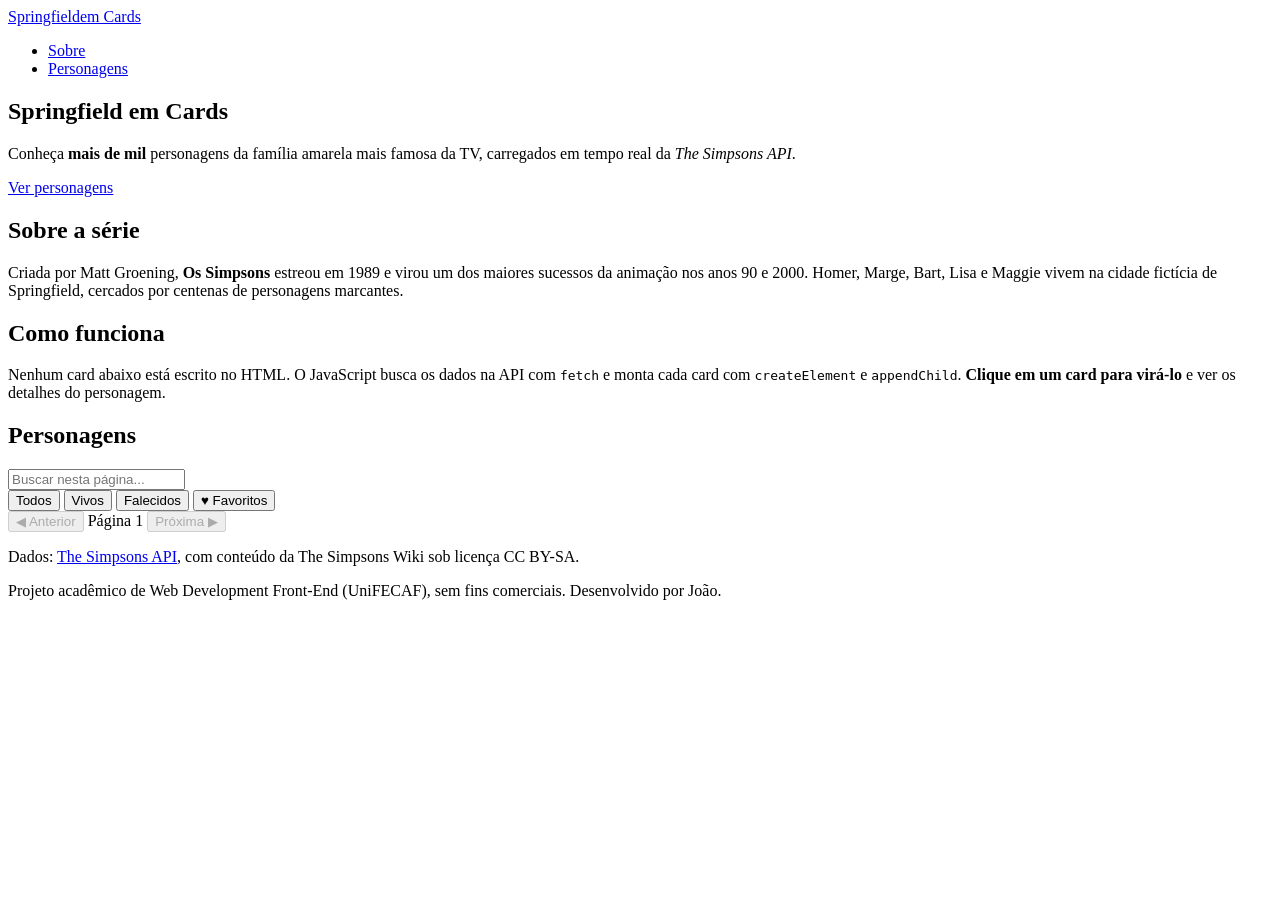
==== index.html @ 262343ab "Rename index (5).html to index.html" ====
<!DOCTYPE html>
<html lang="pt-BR">
<head>
  <meta charset="UTF-8">
  <meta name="viewport" content="width=device-width, initial-scale=1.0">
  <meta name="description" content="Cards dinâmicos dos personagens de Os Simpsons, consumindo a The Simpsons API com JavaScript.">
  <title>Springfield em Cards | The Simpsons API</title>

  <!-- Fontes: Luckiest Guy (títulos estilo desenho) e Nunito (textos) -->
  <link rel="preconnect" href="https://fonts.googleapis.com">
  <link rel="preconnect" href="https://fonts.gstatic.com" crossorigin>
  <link href="https://fonts.googleapis.com/css2?family=Luckiest+Guy&family=Nunito:wght@400;700;800&display=swap" rel="stylesheet">

  <link rel="stylesheet" href="css/style.css">
</head>
<body>

  <!-- ===== CABEÇALHO ===== -->
  <header class="topo">
    <nav class="menu">
      <a href="#inicio" class="logo">Springfield<span>em Cards</span></a>
      <ul>
        <li><a href="#sobre">Sobre</a></li>
        <li><a href="#personagens">Personagens</a></li>
      </ul>
    </nav>
  </header>

  <!-- ===== ABERTURA (céu com nuvens, como na abertura da série) ===== -->
  <section class="hero" id="inicio">
    <div class="nuvens" aria-hidden="true">
      <span class="nuvem n1"></span>
      <span class="nuvem n2"></span>
      <span class="nuvem n3"></span>
      <span class="nuvem n4"></span>
    </div>

    <h1 class="titulo-hero">
      <span>Springfield</span>
      <span>em Cards</span>
    </h1>

    <p class="subtitulo">
      Conheça <strong id="total">mais de mil</strong> personagens da família amarela
      mais famosa da TV, carregados em tempo real da <em>The Simpsons API</em>.
    </p>

    <a href="#personagens" class="botao">Ver personagens</a>
  </section>

  <!-- ===== SOBRE ===== -->
  <section class="sobre" id="sobre">
    <div class="sobre-container">
      <article class="sobre-card">
        <h2>Sobre a série</h2>
        <p>
          Criada por Matt Groening, <strong>Os Simpsons</strong> estreou em 1989 e virou um
          dos maiores sucessos da animação nos anos 90 e 2000. Homer, Marge, Bart, Lisa e
          Maggie vivem na cidade fictícia de Springfield, cercados por centenas de
          personagens marcantes.
        </p>
      </article>

      <article class="sobre-card">
        <h2>Como funciona</h2>
        <p>
          Nenhum card abaixo está escrito no HTML. O JavaScript busca os dados na API com
          <code>fetch</code> e monta cada card com <code>createElement</code> e
          <code>appendChild</code>. <strong>Clique em um card para virá-lo</strong> e ver
          os detalhes do personagem.
        </p>
      </article>
    </div>
  </section>

  <!-- ===== PERSONAGENS (os cards são criados pelo JavaScript) ===== -->
  <main class="personagens" id="personagens">
    <h2 class="titulo-secao">Personagens</h2>

    <div class="controles">
      <input type="search" id="busca" placeholder="Buscar nesta página..." aria-label="Buscar personagem pelo nome">

      <div class="filtros" role="group" aria-label="Filtrar personagens">
        <button type="button" class="filtro ativo" data-filtro="todos">Todos</button>
        <button type="button" class="filtro" data-filtro="vivos">Vivos</button>
        <button type="button" class="filtro" data-filtro="falecidos">Falecidos</button>
        <button type="button" class="filtro" data-filtro="favoritos">♥ Favoritos</button>
      </div>
    </div>

    <!-- Container vazio: o JavaScript preenche com os cards -->
    <div id="cards" class="cards" aria-live="polite"></div>

    <p id="vazio" class="vazio" hidden>Nenhum personagem encontrado nesta página... D'oh!</p>

    <nav class="paginacao" aria-label="Paginação">
      <button type="button" id="anterior" disabled>◀ Anterior</button>
      <span id="pagina">Página 1</span>
      <button type="button" id="proxima" disabled>Próxima ▶</button>
    </nav>
  </main>

  <!-- ===== RODAPÉ ===== -->
  <footer class="rodape">
    <p>
      Dados: <a href="https://thesimpsonsapi.com/" target="_blank" rel="noopener">The Simpsons API</a>,
      com conteúdo da The Simpsons Wiki sob licença CC BY-SA.
    </p>
    <p>Projeto acadêmico de Web Development Front-End (UniFECAF), sem fins comerciais. Desenvolvido por João.</p>
  </footer>

  <script src="js/script.js"></script>
</body>
</html>
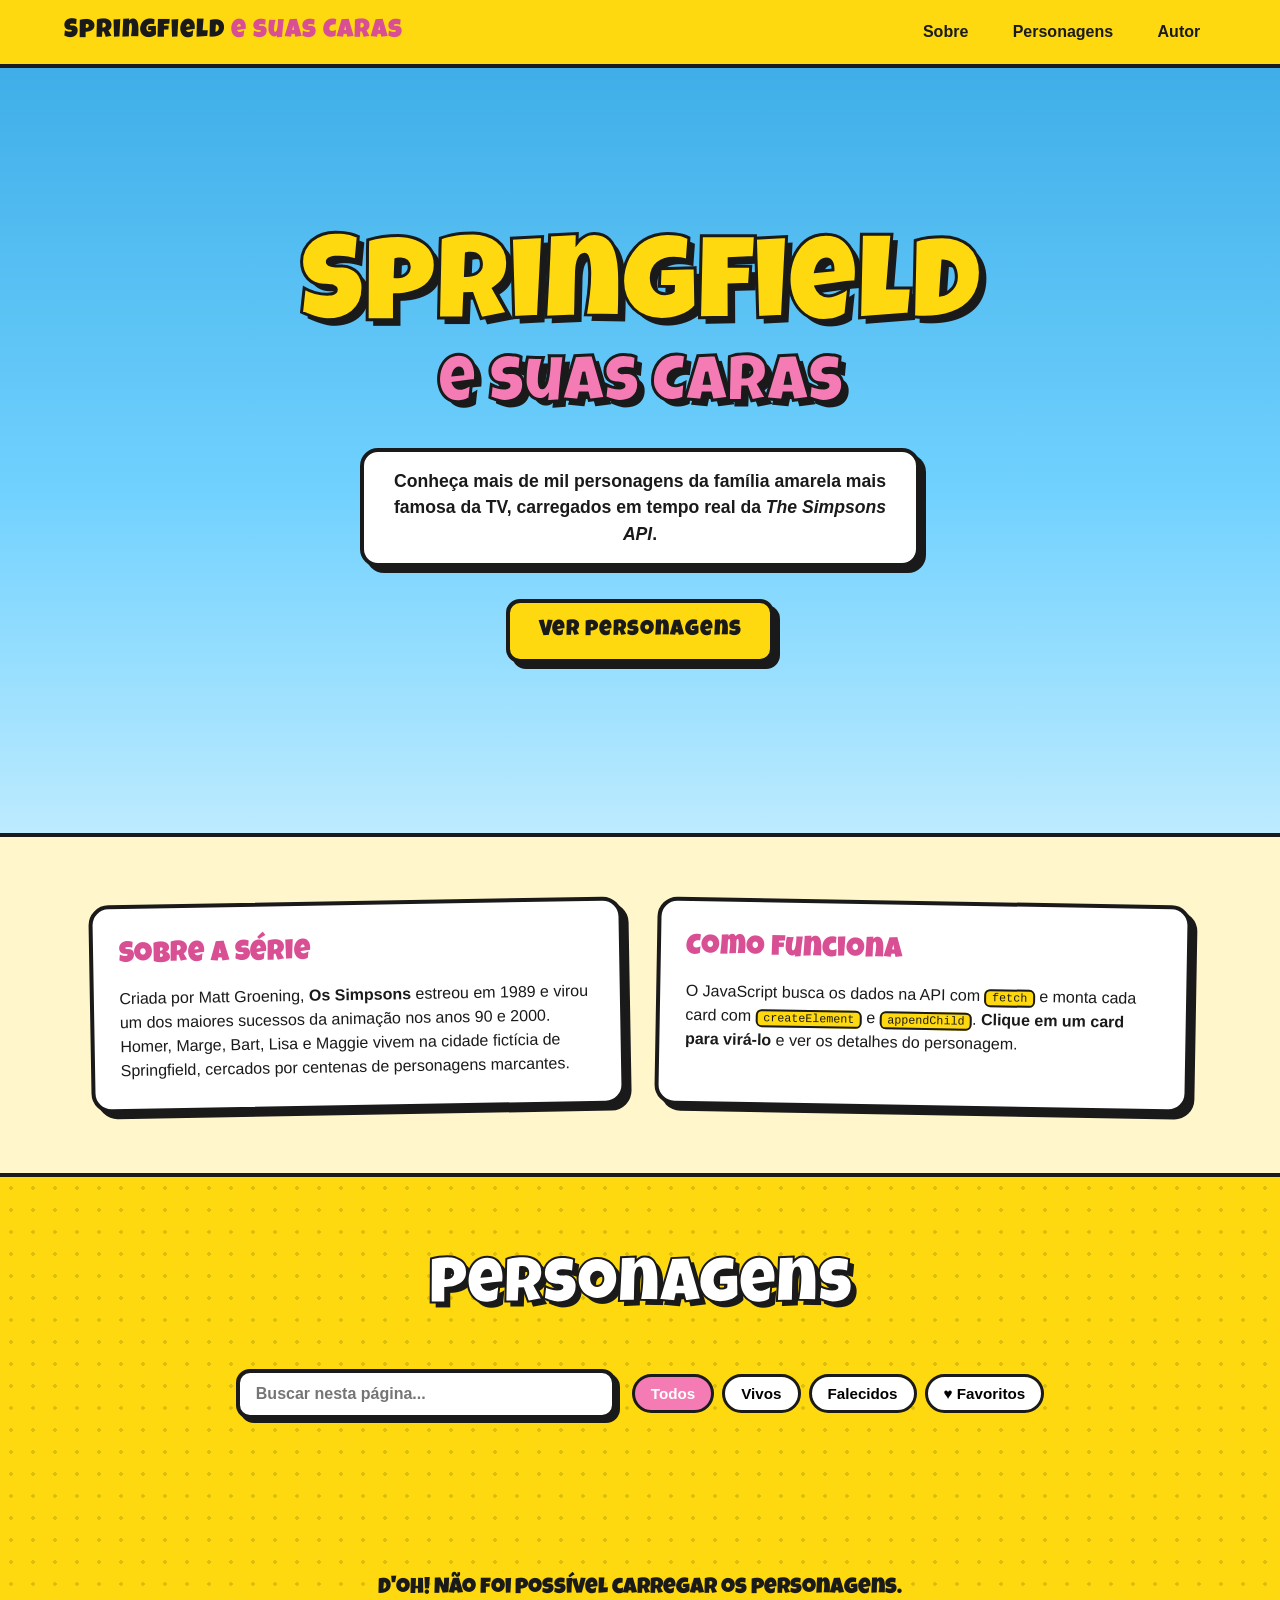
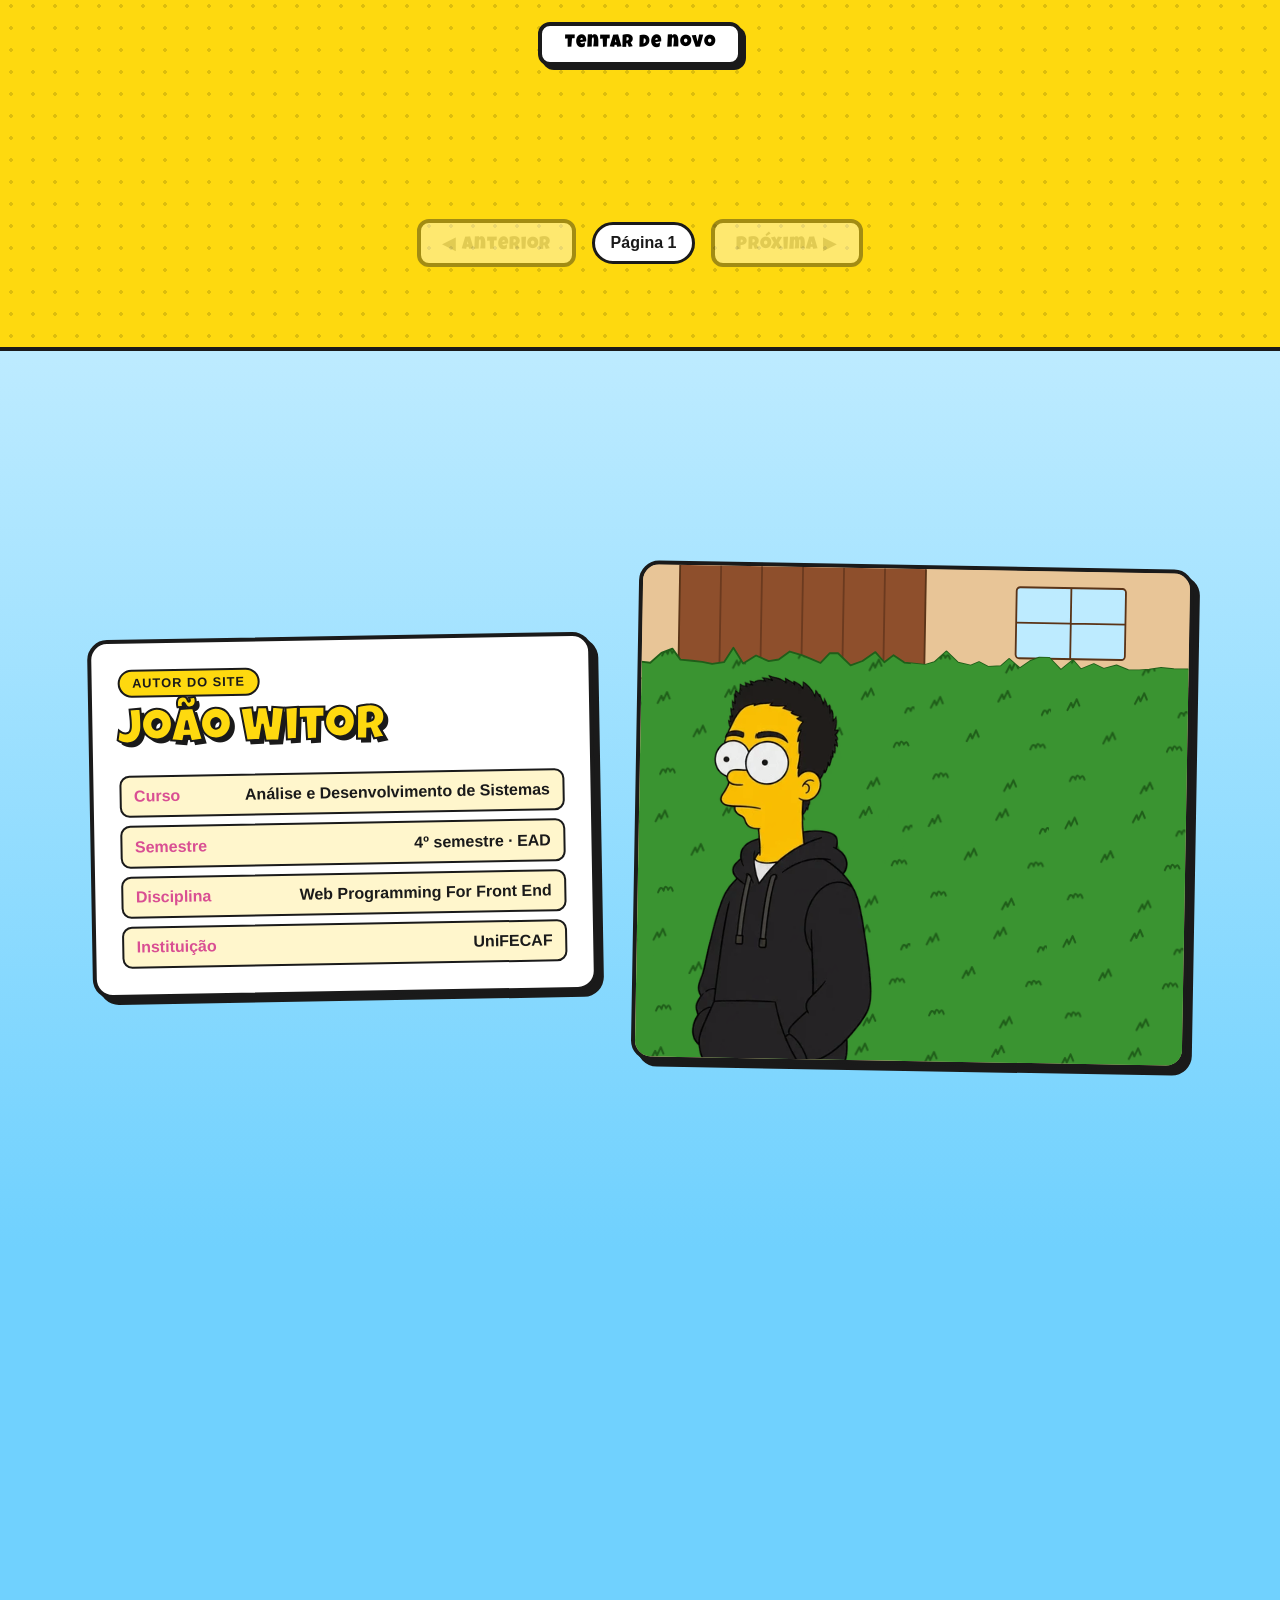
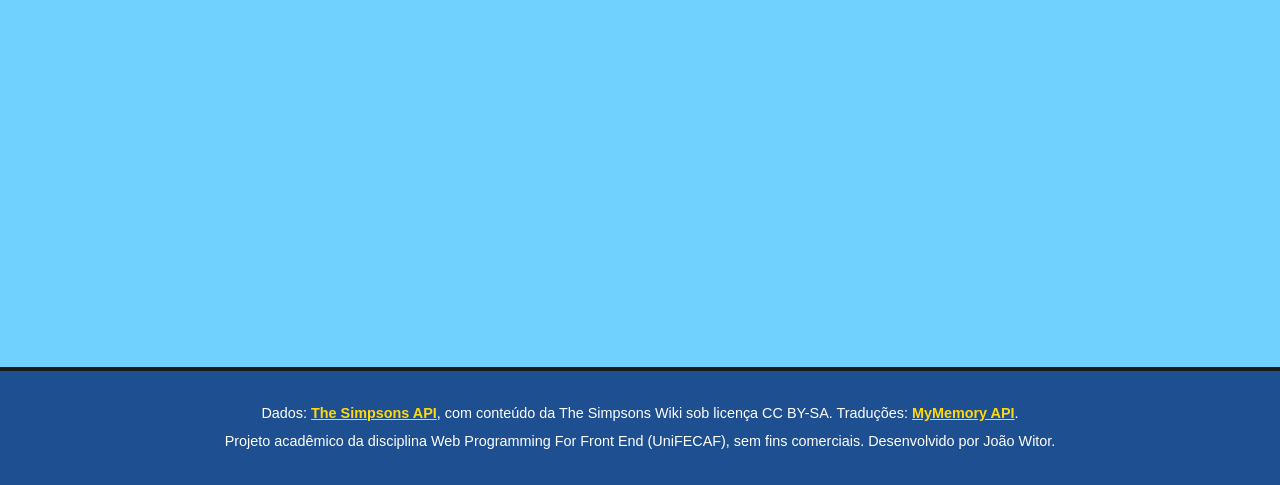
==== commit 2d988084: "Organiza pastas e adiciona tradução, filtros completos e seção do autor - Move CSS e JS para css/ e " ====
--- a/index.html
+++ b/index.html
@@ -4,9 +4,9 @@
   <meta charset="UTF-8">
   <meta name="viewport" content="width=device-width, initial-scale=1.0">
   <meta name="description" content="Cards dinâmicos dos personagens de Os Simpsons, consumindo a The Simpsons API com JavaScript.">
-  <title>Springfield em Cards | The Simpsons API</title>
+  <title>Springfield e suas Caras | The Simpsons API</title>
 
-  <!-- Fontes: Luckiest Guy (títulos estilo desenho) e Nunito (textos) -->
+  <!-- Luckiest Guy nos títulos, Nunito nos textos -->
   <link rel="preconnect" href="https://fonts.googleapis.com">
   <link rel="preconnect" href="https://fonts.gstatic.com" crossorigin>
   <link href="https://fonts.googleapis.com/css2?family=Luckiest+Guy&family=Nunito:wght@400;700;800&display=swap" rel="stylesheet">
@@ -15,18 +15,19 @@
 </head>
 <body>
 
-  <!-- ===== CABEÇALHO ===== -->
+  <!-- Cabeçalho -->
   <header class="topo">
     <nav class="menu">
-      <a href="#inicio" class="logo">Springfield<span>em Cards</span></a>
+      <a href="#inicio" class="logo">Springfield<span>e suas Caras</span></a>
       <ul>
         <li><a href="#sobre">Sobre</a></li>
         <li><a href="#personagens">Personagens</a></li>
+        <li><a href="#autor">Autor</a></li>
       </ul>
     </nav>
   </header>
 
-  <!-- ===== ABERTURA (céu com nuvens, como na abertura da série) ===== -->
+  <!-- Abertura -->
   <section class="hero" id="inicio">
     <div class="nuvens" aria-hidden="true">
       <span class="nuvem n1"></span>
@@ -37,7 +38,7 @@
 
     <h1 class="titulo-hero">
       <span>Springfield</span>
-      <span>em Cards</span>
+      <span>e suas Caras</span>
     </h1>
 
     <p class="subtitulo">
@@ -48,7 +49,7 @@
     <a href="#personagens" class="botao">Ver personagens</a>
   </section>
 
-  <!-- ===== SOBRE ===== -->
+  <!-- Sobre -->
   <section class="sobre" id="sobre">
     <div class="sobre-container">
       <article class="sobre-card">
@@ -64,7 +65,7 @@
       <article class="sobre-card">
         <h2>Como funciona</h2>
         <p>
-          Nenhum card abaixo está escrito no HTML. O JavaScript busca os dados na API com
+          O JavaScript busca os dados na API com
           <code>fetch</code> e monta cada card com <code>createElement</code> e
           <code>appendChild</code>. <strong>Clique em um card para virá-lo</strong> e ver
           os detalhes do personagem.
@@ -73,7 +74,7 @@
     </div>
   </section>
 
-  <!-- ===== PERSONAGENS (os cards são criados pelo JavaScript) ===== -->
+  <!-- Personagens -->
   <main class="personagens" id="personagens">
     <h2 class="titulo-secao">Personagens</h2>
 
@@ -88,7 +89,7 @@
       </div>
     </div>
 
-    <!-- Container vazio: o JavaScript preenche com os cards -->
+    <!-- Fica vazio aqui: os cards são criados pelo JavaScript -->
     <div id="cards" class="cards" aria-live="polite"></div>
 
     <p id="vazio" class="vazio" hidden>Nenhum personagem encontrado nesta página... D'oh!</p>
@@ -100,13 +101,93 @@
     </nav>
   </main>
 
-  <!-- ===== RODAPÉ ===== -->
+  <!-- Sobre o autor -->
+  <section class="autor" id="autor">
+    <div class="autor-palco">
+      <div class="nuvens" aria-hidden="true">
+        <span class="nuvem n1"></span>
+        <span class="nuvem n4"></span>
+      </div>
+
+      <div class="autor-container">
+        <article class="autor-card">
+          <p class="autor-etiqueta">Autor do site</p>
+          <h2>João Witor</h2>
+
+          <dl class="autor-dados">
+            <div><dt>Curso</dt><dd>Análise e Desenvolvimento de Sistemas</dd></div>
+            <div><dt>Semestre</dt><dd>4º semestre · EAD</dd></div>
+            <div><dt>Disciplina</dt><dd>Web Programming For Front End</dd></div>
+            <div><dt>Instituição</dt><dd>UniFECAF</dd></div>
+          </dl>
+        </article>
+
+        <!-- Cena da cerca viva: o JavaScript move o personagem conforme o scroll -->
+        <div class="cena" id="cena">
+          <svg class="cena-svg" viewBox="0 0 600 540" role="img"
+               aria-label="João Witor desenhado no estilo Os Simpsons, se escondendo atrás de uma cerca viva">
+            <defs>
+              <!-- Mesma textura nas duas camadas de folhagem, para não aparecer emenda -->
+              <pattern id="folhagem" width="150" height="130" patternUnits="userSpaceOnUse">
+                <rect width="150" height="130" fill="#3A9431"/>
+                <g fill="none" stroke="#1F5E19" stroke-width="2.2" stroke-linecap="round" stroke-linejoin="round">
+                  <path d="M18 22l4 -8l2 5l4 -9l3 7"/>
+                  <path d="M92 14l4 -8l2 5l4 -9l3 7"/>
+                  <path d="M58 58l4 -8l2 5l4 -9l3 7"/>
+                  <path d="M128 66q3 -9 6 -2q2 -8 5 -1q3 -6 5 1"/>
+                  <path d="M22 100q3 -9 6 -2q2 -8 5 -1q3 -6 5 1"/>
+                  <path d="M100 112l4 -8l2 5l4 -9l3 7"/>
+                  <path d="M140 28q3 -9 6 -2q2 -8 5 -1q3 -6 5 1"/>
+                </g>
+              </pattern>
+
+              <!-- Contorno do muro -->
+              <path id="formato-muro" d="M-10 102 L-1 107 L9 108 L21 97 L33 92 L42 104 L55 105 L66 106 L77 108 L90 106 L100 90 L111 107 L125 98 L139 104 L150 102 L162 93 L176 97 L186 101 L196 105 L206 94 L215 94 L229 107 L242 102 L256 92 L266 103 L276 95 L288 103 L299 104 L311 105 L321 102 L334 90 L347 102 L361 105 L370 101 L380 106 L394 105 L403 97 L415 107 L426 99 L436 95 L447 95 L460 108 L473 97 L482 107 L496 101 L507 106 L521 102 L534 107 L546 107 L557 106 L570 104 L584 105 L595 105 L604 105 L610 550 L-10 550Z"/>
+              <clipPath id="recorte-muro"><use href="#formato-muro"/></clipPath>
+
+              <!-- A linha da borda some perto do topo e da base -->
+              <linearGradient id="contorno-meio" gradientUnits="userSpaceOnUse" x1="0" y1="130" x2="0" y2="520">
+                <stop offset="0" stop-color="#1F5E19" stop-opacity="0"/>
+                <stop offset=".25" stop-color="#1F5E19" stop-opacity="1"/>
+                <stop offset=".6" stop-color="#1F5E19" stop-opacity="1"/>
+                <stop offset=".85" stop-color="#1F5E19" stop-opacity="0"/>
+              </linearGradient>
+            </defs>
+
+            <!-- Casa ao fundo -->
+            <g stroke="#5A3418" stroke-width="2">
+              <rect x="-5" y="-5" width="610" height="130" fill="#E8C597"/>
+              <rect x="40" y="-5" width="270" height="125" fill="#8E4F2C"/>
+              <path d="M85 -5V120M130 -5V120M175 -5V120M220 -5V120M265 -5V120" stroke="#6B3A1F" fill="none"/>
+              <rect x="410" y="18" width="120" height="78" rx="4" fill="#BDEBFF"/>
+              <path d="M470 18V96M410 57H530" fill="none"/>
+            </g>
+
+            <!-- Folhagem de trás -->
+            <use href="#formato-muro" fill="url(#folhagem)" stroke="#1F5E19" stroke-width="2" stroke-linejoin="round"/>
+
+            <!-- Personagem -->
+            <image id="personagem" href="img/joao-simpson.webp" x="70" y="118" width="500" height="795"/>
+
+            <!-- Folhagem da frente (metade direita); a borda é redesenhada pelo JavaScript -->
+            <g id="cerca-frente" clip-path="url(#recorte-muro)">
+              <path id="cerca-frente-folhas" fill="url(#folhagem)" d="M300 0H610V550H300Z"/>
+              <path id="cerca-frente-borda" fill="none" stroke="url(#contorno-meio)" stroke-width="2.2" stroke-linejoin="round" d=""/>
+            </g>
+          </svg>
+        </div>
+      </div>
+    </div>
+  </section>
+
+  <!-- Rodapé -->
   <footer class="rodape">
     <p>
       Dados: <a href="https://thesimpsonsapi.com/" target="_blank" rel="noopener">The Simpsons API</a>,
       com conteúdo da The Simpsons Wiki sob licença CC BY-SA.
+      Traduções: <a href="https://mymemory.translated.net/" target="_blank" rel="noopener">MyMemory API</a>.
     </p>
-    <p>Projeto acadêmico de Web Development Front-End (UniFECAF), sem fins comerciais. Desenvolvido por João.</p>
+    <p>Projeto acadêmico da disciplina Web Programming For Front End (UniFECAF), sem fins comerciais. Desenvolvido por João Witor.</p>
   </footer>
 
   <script src="js/script.js"></script>
--- a/css/style.css
+++ b/css/style.css
@@ -0,0 +1,773 @@
+/* Springfield e suas Caras — visual inspirado em Os Simpsons */
+
+/* ===== Variáveis ===== */
+:root {
+  --amarelo: #FED90F;
+  --ceu: #70D1FE;
+  --ceu-forte: #3FAEE8;
+  --ceu-claro: #BDEBFF;
+  --rosa: #F47BB4;
+  --rosa-escuro: #D94F93;
+  --verde: #3CB44B;
+  --vermelho: #E4352B;
+  --marrom: #C68642;
+  --preto: #1A1A1A;
+  --branco: #FFFFFF;
+  --creme: #FFF6CC;
+  --azul-escuro: #1E4F91;
+
+  --fonte-titulo: 'Luckiest Guy', 'Comic Sans MS', cursive;
+  --fonte-texto: 'Nunito', Arial, sans-serif;
+
+  --borda: 4px solid var(--preto);
+  --sombra: 6px 6px 0 var(--preto);
+  --mola: cubic-bezier(.34, 1.56, .64, 1); /* passa um pouco do ponto e volta */
+}
+
+/* ===== Base ===== */
+* { box-sizing: border-box; margin: 0; padding: 0; }
+[hidden] { display: none !important; }
+
+html { scroll-behavior: smooth; }
+
+body {
+  font-family: var(--fonte-texto);
+  color: var(--preto);
+  background: var(--ceu);
+  line-height: 1.5;
+}
+
+img { max-width: 100%; display: block; }
+
+code {
+  background: var(--amarelo);
+  border: 2px solid var(--preto);
+  border-radius: 6px;
+  padding: 0 .35rem;
+  font-size: .9em;
+}
+
+/* ===== Cabeçalho ===== */
+.topo {
+  position: sticky;
+  top: 0;
+  z-index: 50;
+  background: var(--amarelo);
+  border-bottom: var(--borda);
+}
+
+.menu {
+  max-width: 1200px;
+  margin: 0 auto;
+  padding: .8rem 1.5rem;
+  display: flex;
+  align-items: center;
+  justify-content: space-between;
+  gap: 1rem;
+}
+
+.logo {
+  font-family: var(--fonte-titulo);
+  font-size: 1.6rem;
+  letter-spacing: 1px;
+  color: var(--preto);
+  text-decoration: none;
+}
+
+.logo span { color: var(--rosa-escuro); margin-left: .4rem; }
+
+.menu ul { list-style: none; display: flex; gap: .8rem; }
+
+.menu ul a {
+  font-weight: 800;
+  color: var(--preto);
+  text-decoration: none;
+  padding: .35rem .8rem;
+  border: 3px solid transparent;
+  border-radius: 10px;
+  transition: background .2s, border-color .2s;
+}
+
+.menu ul a:hover { background: var(--branco); border-color: var(--preto); }
+
+/* ===== Abertura ===== */
+.hero {
+  position: relative;
+  min-height: 85vh;
+  padding: 4rem 1.5rem;
+  display: flex;
+  flex-direction: column;
+  align-items: center;
+  justify-content: center;
+  text-align: center;
+  overflow: hidden;
+  background: linear-gradient(180deg, var(--ceu-forte) 0%, var(--ceu) 55%, var(--ceu-claro) 100%);
+}
+
+/* Nuvens feitas só com CSS */
+.nuvens { position: absolute; inset: 0; pointer-events: none; }
+
+.nuvem {
+  position: absolute;
+  left: -260px;
+  width: 200px;
+  height: 60px;
+  background: var(--branco);
+  border-radius: 999px;
+  animation: flutuar linear infinite;
+}
+
+.nuvem::before,
+.nuvem::after {
+  content: '';
+  position: absolute;
+  background: var(--branco);
+  border-radius: 50%;
+}
+
+.nuvem::before { width: 90px;  height: 90px;  top: -45px; left: 30px; }
+.nuvem::after  { width: 110px; height: 110px; top: -60px; right: 25px; }
+
+.n1 { top: 18%; animation-duration: 40s; }
+.n2 { top: 40%; transform: scale(.7); animation-duration: 55s; animation-delay: -18s; }
+.n3 { top: 70%; transform: scale(1.2); animation-duration: 48s; animation-delay: -30s; }
+.n4 { top: 8%;  transform: scale(.55); animation-duration: 65s; animation-delay: -45s; }
+
+@keyframes flutuar {
+  from { translate: 0 0; }
+  to   { translate: calc(100vw + 560px) 0; }
+}
+
+.titulo-hero {
+  position: relative;
+  z-index: 1;
+  font-family: var(--fonte-titulo);
+  font-weight: 400;
+  font-size: clamp(3rem, 11vw, 7.5rem);
+  line-height: .95;
+  color: var(--amarelo);
+  -webkit-text-stroke: 3px var(--preto);
+  text-shadow: 6px 6px 0 var(--preto);
+  animation: surgir 1s var(--mola) backwards;
+}
+
+.titulo-hero span { display: block; }
+
+.titulo-hero span:last-child {
+  color: var(--rosa);
+  font-size: .55em;
+  margin-top: .3rem;
+  animation: balancar 3s ease-in-out infinite;
+}
+
+.subtitulo {
+  position: relative;
+  z-index: 1;
+  max-width: 560px;
+  margin: 1.8rem auto 2rem;
+  padding: 1rem 1.4rem;
+  font-size: 1.1rem;
+  font-weight: 700;
+  background: var(--branco);
+  border: var(--borda);
+  border-radius: 18px;
+  box-shadow: var(--sombra);
+  animation: surgir 1s .2s var(--mola) backwards;
+}
+
+.botao {
+  position: relative;
+  z-index: 1;
+  font-family: var(--fonte-titulo);
+  font-size: 1.4rem;
+  letter-spacing: 1px;
+  color: var(--preto);
+  text-decoration: none;
+  background: var(--amarelo);
+  border: var(--borda);
+  border-radius: 14px;
+  padding: .7rem 1.8rem;
+  box-shadow: var(--sombra);
+  transition: transform .15s, box-shadow .15s;
+  animation: surgir 1s .4s var(--mola) backwards;
+}
+
+.botao:hover  { transform: translate(-2px, -2px); box-shadow: 8px 8px 0 var(--preto); }
+.botao:active { transform: translate(4px, 4px);   box-shadow: 2px 2px 0 var(--preto); }
+
+@keyframes surgir {
+  from { opacity: 0; transform: scale(.3) translateY(80px); }
+}
+
+@keyframes balancar {
+  0%, 100% { transform: rotate(-2deg); }
+  50%      { transform: rotate(2deg) translateY(-4px); }
+}
+
+/* ===== Sobre ===== */
+.sobre {
+  background: var(--creme);
+  border-top: var(--borda);
+  padding: 4rem 1.5rem;
+}
+
+.sobre-container {
+  max-width: 1100px;
+  margin: 0 auto;
+  display: grid;
+  grid-template-columns: repeat(auto-fit, minmax(280px, 1fr));
+  gap: 2rem;
+}
+
+.sobre-card {
+  background: var(--branco);
+  border: var(--borda);
+  border-radius: 20px;
+  box-shadow: var(--sombra);
+  padding: 1.6rem;
+}
+
+.sobre-card:nth-child(1) { rotate: -1deg; }
+.sobre-card:nth-child(2) { rotate: 1deg; }
+
+.sobre-card h2 {
+  font-family: var(--fonte-titulo);
+  font-weight: 400;
+  font-size: 1.8rem;
+  color: var(--rosa-escuro);
+  margin-bottom: .6rem;
+}
+
+/* ===== Personagens ===== */
+.personagens {
+  /* pontinhos de gibi */
+  background-color: var(--amarelo);
+  background-image: radial-gradient(rgba(0, 0, 0, .13) 2px, transparent 2px);
+  background-size: 22px 22px;
+  border-top: var(--borda);
+  padding: 4rem 1.5rem 5rem;
+  scroll-margin-top: 60px;
+}
+
+.titulo-secao {
+  font-family: var(--fonte-titulo);
+  font-weight: 400;
+  font-size: clamp(2.4rem, 7vw, 4rem);
+  text-align: center;
+  color: var(--branco);
+  -webkit-text-stroke: 2px var(--preto);
+  text-shadow: 5px 5px 0 var(--preto);
+}
+
+.controles {
+  max-width: 1200px;
+  margin: 2rem auto 0;
+  display: flex;
+  flex-wrap: wrap;
+  justify-content: center;
+  align-items: center;
+  gap: 1rem;
+}
+
+#busca {
+  flex: 1 1 260px;
+  max-width: 380px;
+  font: 700 1rem var(--fonte-texto);
+  padding: .75rem 1rem;
+  border: var(--borda);
+  border-radius: 14px;
+  box-shadow: 4px 4px 0 var(--preto);
+  outline: none;
+}
+
+#busca:focus { box-shadow: 4px 4px 0 var(--rosa-escuro); }
+
+.filtros { display: flex; flex-wrap: wrap; gap: .5rem; justify-content: center; }
+
+.filtro {
+  font: 800 .95rem var(--fonte-texto);
+  padding: .5rem 1rem;
+  background: var(--branco);
+  border: 3px solid var(--preto);
+  border-radius: 999px;
+  cursor: pointer;
+  transition: transform .15s, background .15s;
+}
+
+.filtro:hover { transform: translateY(-2px); }
+.filtro.ativo { background: var(--rosa); color: var(--branco); }
+
+/* ===== Cards ===== */
+.cards {
+  max-width: 1200px;
+  min-height: 320px;
+  margin: 2.5rem auto;
+  display: grid;
+  grid-template-columns: repeat(auto-fill, minmax(240px, 1fr));
+  gap: 2rem;
+}
+
+/* Os cards entram um de cada vez; o --i vem do JavaScript */
+.card {
+  height: 410px;
+  perspective: 1000px;
+  cursor: pointer;
+  outline: none;
+  animation: entrar .7s var(--mola) backwards;
+  animation-delay: calc(var(--i, 0) * 70ms);
+}
+
+@keyframes entrar {
+  from { opacity: 0; transform: translateY(80px) rotate(-6deg) scale(.7); }
+}
+
+/* Saída ao trocar de página */
+.cards.saindo .card {
+  animation: sair .35s ease-in forwards;
+  animation-delay: calc(var(--i, 0) * 15ms);
+}
+
+@keyframes sair {
+  to { opacity: 0; transform: translateY(-40px) rotate(4deg) scale(.85); }
+}
+
+/* Parte que gira */
+.card-interno {
+  position: relative;
+  width: 100%;
+  height: 100%;
+  transform-style: preserve-3d;
+  transform: rotateX(var(--rx, 0deg)) rotateY(var(--ry, 0deg));
+  transition: transform .7s cubic-bezier(.4, .2, .2, 1);
+}
+
+.card.virado .card-interno {
+  transform: rotateX(var(--rx, 0deg)) rotateY(calc(180deg + var(--ry, 0deg)));
+}
+
+/* Seguindo o mouse, a resposta precisa ser rápida */
+.card.inclinando .card-interno { transition: transform .12s ease-out; }
+
+.card-frente,
+.card-verso {
+  position: absolute;
+  inset: 0;
+  display: flex;
+  flex-direction: column;
+  align-items: center;
+  text-align: center;
+  padding: 1rem;
+  border: var(--borda);
+  border-radius: 20px;
+  box-shadow: var(--sombra);
+  overflow: hidden;
+  backface-visibility: hidden;
+  -webkit-backface-visibility: hidden;
+}
+
+.card-frente { background: var(--branco); }
+
+.card-verso {
+  background: var(--rosa);
+  transform: rotateY(180deg);
+  justify-content: center;
+}
+
+.card:focus-visible .card-frente,
+.card:focus-visible .card-verso {
+  outline: 4px dashed var(--azul-escuro);
+  outline-offset: 5px;
+}
+
+/* Frente do card */
+.card-topo {
+  width: 100%;
+  display: flex;
+  justify-content: space-between;
+  align-items: flex-start;
+  gap: .5rem;
+}
+
+.nome {
+  font-family: var(--fonte-titulo);
+  font-weight: 400;
+  font-size: 1.25rem;
+  letter-spacing: .5px;
+  line-height: 1.1;
+  text-align: left;
+}
+
+.fav {
+  flex-shrink: 0;
+  background: none;
+  border: none;
+  font-size: 1.7rem;
+  line-height: 1;
+  color: var(--vermelho);
+  cursor: pointer;
+  transition: transform .2s;
+}
+
+.fav:hover { transform: scale(1.2); }
+.fav.ativo { animation: pulsar .45s; }
+
+@keyframes pulsar {
+  50% { transform: scale(1.6); }
+}
+
+.card-foto {
+  width: 100%;
+  height: 200px;
+  margin: .6rem 0 .8rem;
+  display: flex;
+  align-items: flex-end;
+  justify-content: center;
+  border-radius: 14px;
+  background: radial-gradient(circle at 50% 62%, var(--amarelo) 0 52%, transparent 53%);
+}
+
+.card-foto img {
+  max-height: 100%;
+  object-fit: contain;
+  transition: transform .3s var(--mola);
+}
+
+.card:hover .card-foto img { transform: scale(1.07) translateY(-5px); }
+
+.status {
+  display: inline-flex;
+  align-items: center;
+  gap: .4rem;
+  font-weight: 800;
+  font-size: .85rem;
+  padding: .2rem .8rem;
+  background: #E6F8E9;
+  border: 2px solid var(--preto);
+  border-radius: 999px;
+}
+
+.status::before {
+  content: '';
+  width: 9px;
+  height: 9px;
+  border-radius: 50%;
+  background: var(--verde);
+}
+
+.status.morto { background: #FDE6E4; }
+.status.morto::before { background: var(--vermelho); }
+.status.outro { background: #EEEEEE; }
+.status.outro::before { background: #8A8A8A; }
+
+.ocupacao {
+  margin-top: .5rem;
+  font-weight: 700;
+  font-size: .95rem;
+  color: #444;
+  display: -webkit-box;
+  -webkit-line-clamp: 2;
+  -webkit-box-orient: vertical;
+  overflow: hidden;
+}
+
+.dica {
+  margin-top: auto;
+  font-size: .72rem;
+  font-weight: 800;
+  letter-spacing: 1px;
+  text-transform: uppercase;
+  color: #8a8a8a;
+}
+
+/* Verso do card */
+.nome-verso {
+  font-family: var(--fonte-titulo);
+  font-weight: 400;
+  font-size: 1.4rem;
+  line-height: 1.1;
+  color: var(--branco);
+  -webkit-text-stroke: 1px var(--preto);
+  text-shadow: 3px 3px 0 var(--preto);
+}
+
+.detalhes {
+  list-style: none;
+  width: 100%;
+  margin: 1rem 0;
+  display: grid;
+  gap: .45rem;
+}
+
+.detalhes li {
+  display: flex;
+  justify-content: space-between;
+  gap: .5rem;
+  font-size: .9rem;
+  background: var(--branco);
+  border: 2px solid var(--preto);
+  border-radius: 10px;
+  padding: .35rem .7rem;
+}
+
+.balao {
+  position: relative;
+  width: 100%;
+  margin: .3rem 0 1.4rem;
+  padding: .8rem 1rem;
+  font-weight: 800;
+  font-style: italic;
+  font-size: .95rem;
+  background: var(--branco);
+  border: 3px solid var(--preto);
+  border-radius: 18px;
+  display: -webkit-box;
+  -webkit-line-clamp: 4;
+  -webkit-box-orient: vertical;
+  overflow: hidden;
+  transition: opacity .3s;
+}
+
+.card-verso .dica { margin-top: 0; color: var(--preto); }
+
+/* Frase em inglês esperando a tradução */
+.balao.traduzindo { opacity: .55; }
+
+/* ===== Carregando e erro ===== */
+.carregando,
+.erro {
+  grid-column: 1 / -1;
+  display: flex;
+  flex-direction: column;
+  align-items: center;
+  justify-content: center;
+  gap: 1rem;
+  padding: 3rem 1rem;
+  text-align: center;
+  font-family: var(--fonte-titulo);
+  font-size: 1.4rem;
+}
+
+.progresso {
+  font-family: var(--fonte-texto);
+  font-size: 1rem;
+  font-weight: 800;
+  margin-top: -.6rem;
+}
+
+.donut {
+  width: 90px;
+  height: 90px;
+  border-radius: 50%;
+  background:
+    radial-gradient(circle at 30% 32%, var(--branco) 0 3px, transparent 4px),
+    radial-gradient(circle at 70% 34%, var(--ceu-forte) 0 3px, transparent 4px),
+    radial-gradient(circle at 66% 70%, var(--amarelo) 0 3px, transparent 4px),
+    radial-gradient(circle at 30% 68%, var(--verde) 0 3px, transparent 4px),
+    radial-gradient(circle, transparent 0 20%, var(--marrom) 21% 26%, var(--rosa) 27% 62%, var(--marrom) 63% 70%, transparent 71%);
+  animation: girar 1.1s linear infinite;
+}
+
+@keyframes girar { to { transform: rotate(360deg); } }
+
+.erro button {
+  font: 400 1.1rem var(--fonte-titulo);
+  letter-spacing: 1px;
+  padding: .6rem 1.4rem;
+  background: var(--branco);
+  border: var(--borda);
+  border-radius: 12px;
+  box-shadow: 4px 4px 0 var(--preto);
+  cursor: pointer;
+}
+
+.vazio {
+  text-align: center;
+  font-family: var(--fonte-titulo);
+  font-size: 1.5rem;
+  margin: -1rem 0 2rem;
+}
+
+/* ===== Paginação ===== */
+.paginacao {
+  display: flex;
+  flex-wrap: wrap;
+  justify-content: center;
+  align-items: center;
+  gap: 1rem;
+}
+
+.paginacao button {
+  font: 400 1.1rem var(--fonte-titulo);
+  letter-spacing: 1px;
+  padding: .6rem 1.3rem;
+  background: var(--branco);
+  border: var(--borda);
+  border-radius: 12px;
+  box-shadow: 4px 4px 0 var(--preto);
+  cursor: pointer;
+  transition: transform .15s, box-shadow .15s;
+}
+
+.paginacao button:hover:not(:disabled) { transform: translate(-2px, -2px); box-shadow: 6px 6px 0 var(--preto); }
+.paginacao button:active:not(:disabled) { transform: translate(3px, 3px); box-shadow: 1px 1px 0 var(--preto); }
+.paginacao button:disabled { opacity: .4; cursor: not-allowed; box-shadow: none; }
+
+#pagina {
+  font-weight: 800;
+  padding: .4rem 1rem;
+  background: var(--branco);
+  border: 3px solid var(--preto);
+  border-radius: 999px;
+}
+
+/* ===== Sobre o autor ===== */
+.autor { scroll-margin-top: 60px; }
+
+.autor-palco {
+  position: relative;
+  overflow: hidden;
+  border-top: var(--borda);
+  padding: 4rem 1.5rem;
+  background: linear-gradient(180deg, var(--ceu-claro) 0%, var(--ceu) 100%);
+}
+
+.autor-container {
+  position: relative;
+  z-index: 1; /* acima das nuvens */
+  max-width: 1100px;
+  margin: 0 auto;
+  display: grid;
+  grid-template-columns: 1fr 1.1fr;
+  align-items: center;
+  gap: 2.5rem;
+}
+
+.autor-card {
+  background: var(--branco);
+  border: var(--borda);
+  border-radius: 20px;
+  box-shadow: var(--sombra);
+  padding: 1.6rem;
+  rotate: -1deg;
+}
+
+.autor-etiqueta {
+  display: inline-block;
+  font-weight: 800;
+  font-size: .8rem;
+  letter-spacing: 1px;
+  text-transform: uppercase;
+  background: var(--amarelo);
+  border: 2px solid var(--preto);
+  border-radius: 999px;
+  padding: .15rem .8rem;
+}
+
+.autor-card h2 {
+  font-family: var(--fonte-titulo);
+  font-weight: 400;
+  font-size: clamp(2.2rem, 5vw, 3rem);
+  line-height: 1.1;
+  margin: .6rem 0 1rem;
+  color: var(--amarelo);
+  -webkit-text-stroke: 2px var(--preto);
+  text-shadow: 4px 4px 0 var(--preto);
+}
+
+.autor-dados { display: grid; gap: .5rem; }
+
+.autor-dados div {
+  display: flex;
+  flex-wrap: wrap;
+  justify-content: space-between;
+  gap: .2rem 1rem;
+  background: var(--creme);
+  border: 2px solid var(--preto);
+  border-radius: 10px;
+  padding: .45rem .8rem;
+}
+
+.autor-dados dt { font-weight: 800; color: var(--rosa-escuro); }
+.autor-dados dd { font-weight: 700; text-align: right; }
+
+/* Quadro com a cena da cerca viva (o desenho é um SVG no HTML) */
+.cena {
+  width: 100%;
+  max-width: 560px;
+  justify-self: center;
+  aspect-ratio: 10 / 9;
+  overflow: hidden;
+  background: #E8C597;
+  border: var(--borda);
+  border-radius: 20px;
+  box-shadow: var(--sombra);
+  rotate: 1deg;
+}
+
+.cena-svg { display: block; width: 100%; height: 100%; }
+
+#cerca-frente { transform-box: fill-box; transform-origin: 50% 100%; }
+#cerca-frente.farfalhar { animation: farfalhar .5s ease-out; }
+
+@keyframes farfalhar {
+  25% { transform: scale(1.012, 1.02); }
+  55% { transform: scale(.996, .99); }
+}
+
+/* Em telas grandes a seção fica mais alta que a tela e o palco gruda no
+   topo; é esse trecho extra de scroll que move o personagem. */
+@media (min-width: 801px) and (min-height: 640px) {
+  .autor { height: 180vh; }
+
+  .autor-palco {
+    position: sticky;
+    top: 0;
+    height: 100vh;
+    display: flex;
+    align-items: center;
+    padding-top: 6rem; /* espaço do cabeçalho */
+  }
+
+  .autor-container { width: 100%; }
+
+  /* não deixa a cena ficar mais alta que a tela */
+  .cena { max-width: min(560px, calc((100vh - 11rem) * 10 / 9)); }
+}
+
+/* ===== Rodapé ===== */
+.rodape {
+  background: var(--azul-escuro);
+  color: var(--branco);
+  border-top: var(--borda);
+  padding: 2rem 1.5rem;
+  text-align: center;
+  font-size: .9rem;
+  display: grid;
+  gap: .4rem;
+}
+
+.rodape a { color: var(--amarelo); font-weight: 800; }
+
+/* ===== Responsivo ===== */
+@media (max-width: 600px) {
+  .menu ul { display: none; }
+  .hero { min-height: 72vh; }
+  .subtitulo { font-size: 1rem; }
+  .cards { gap: 1.5rem; }
+}
+
+/* No celular a cena vem antes do cartão, para sobrar scroll depois dela */
+@media (max-width: 800px) {
+  .autor-container { grid-template-columns: 1fr; gap: 2rem; }
+  .cena { order: -1; max-width: 420px; }
+}
+
+/* Para quem pediu menos movimento no sistema */
+@media (prefers-reduced-motion: reduce) {
+  *, *::before, *::after {
+    animation-duration: .01ms !important;
+    animation-iteration-count: 1 !important;
+    transition-duration: .01ms !important;
+  }
+  html { scroll-behavior: auto; }
+}
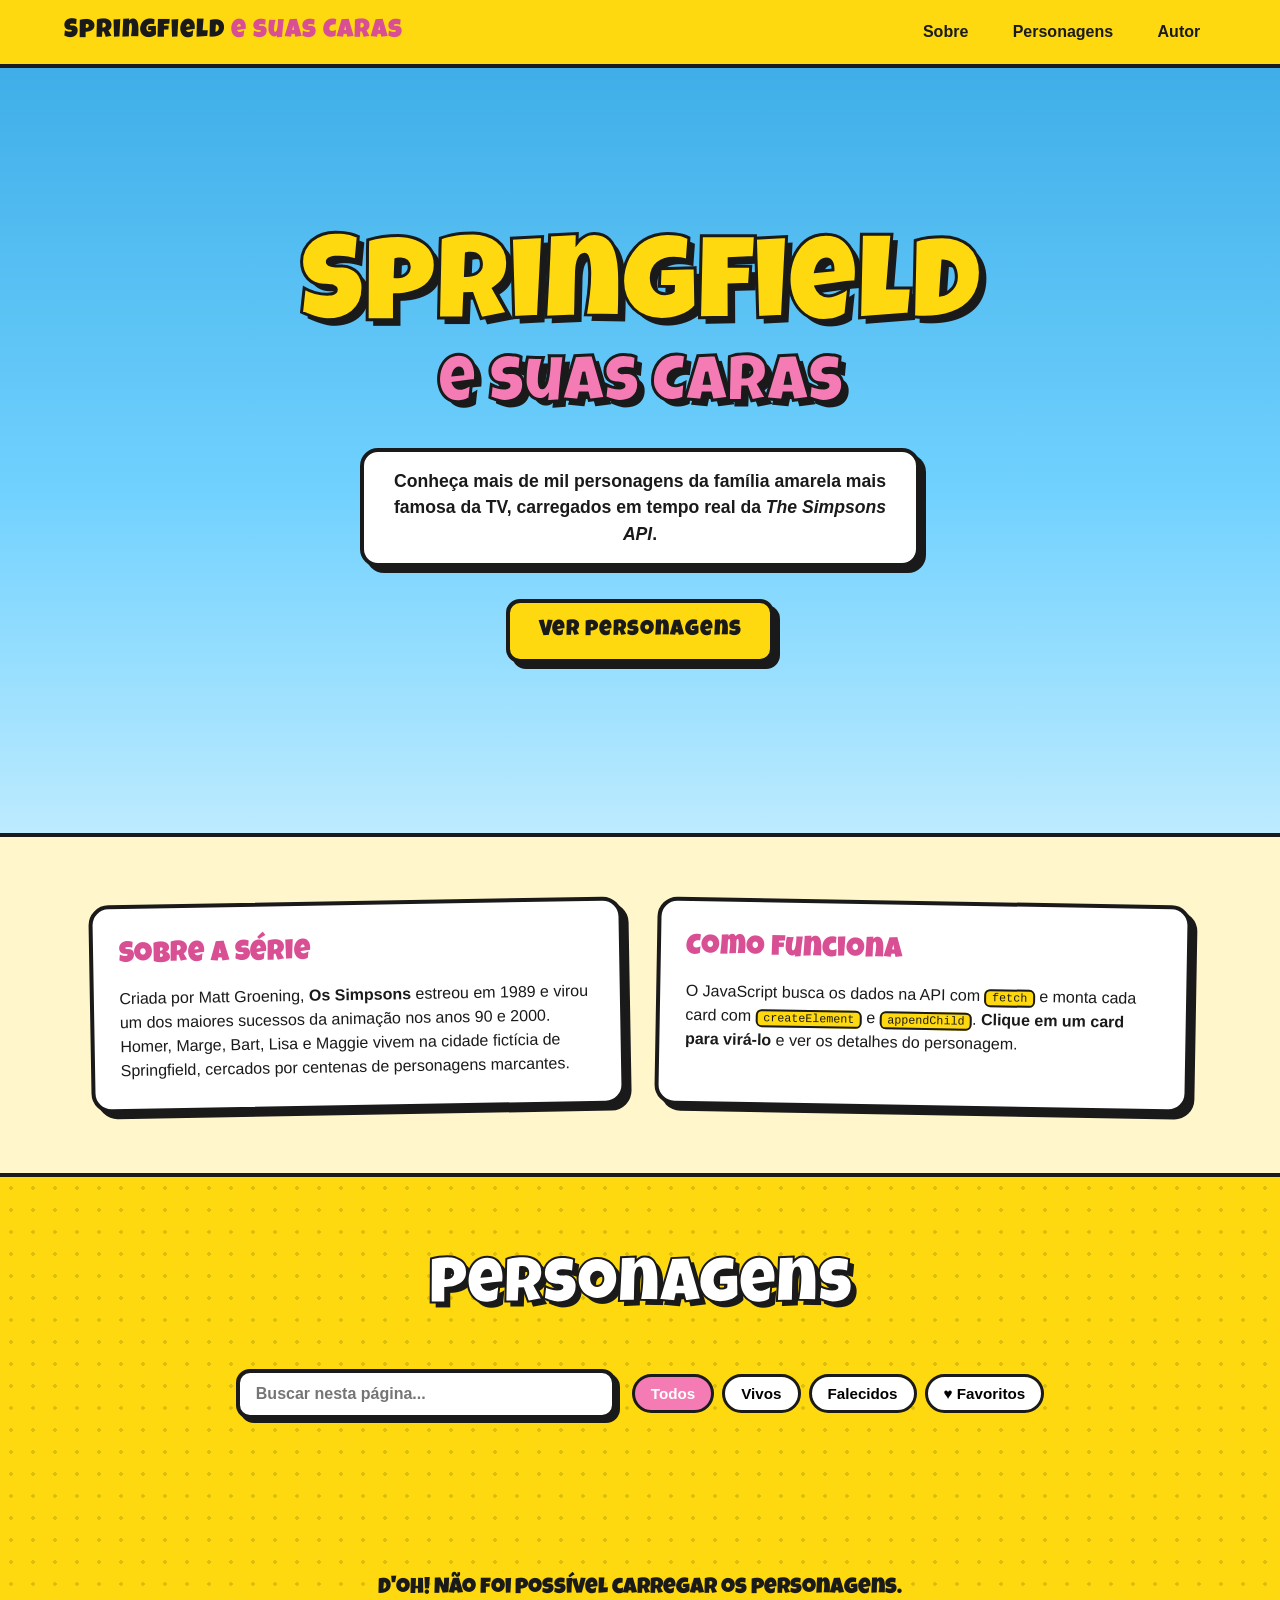
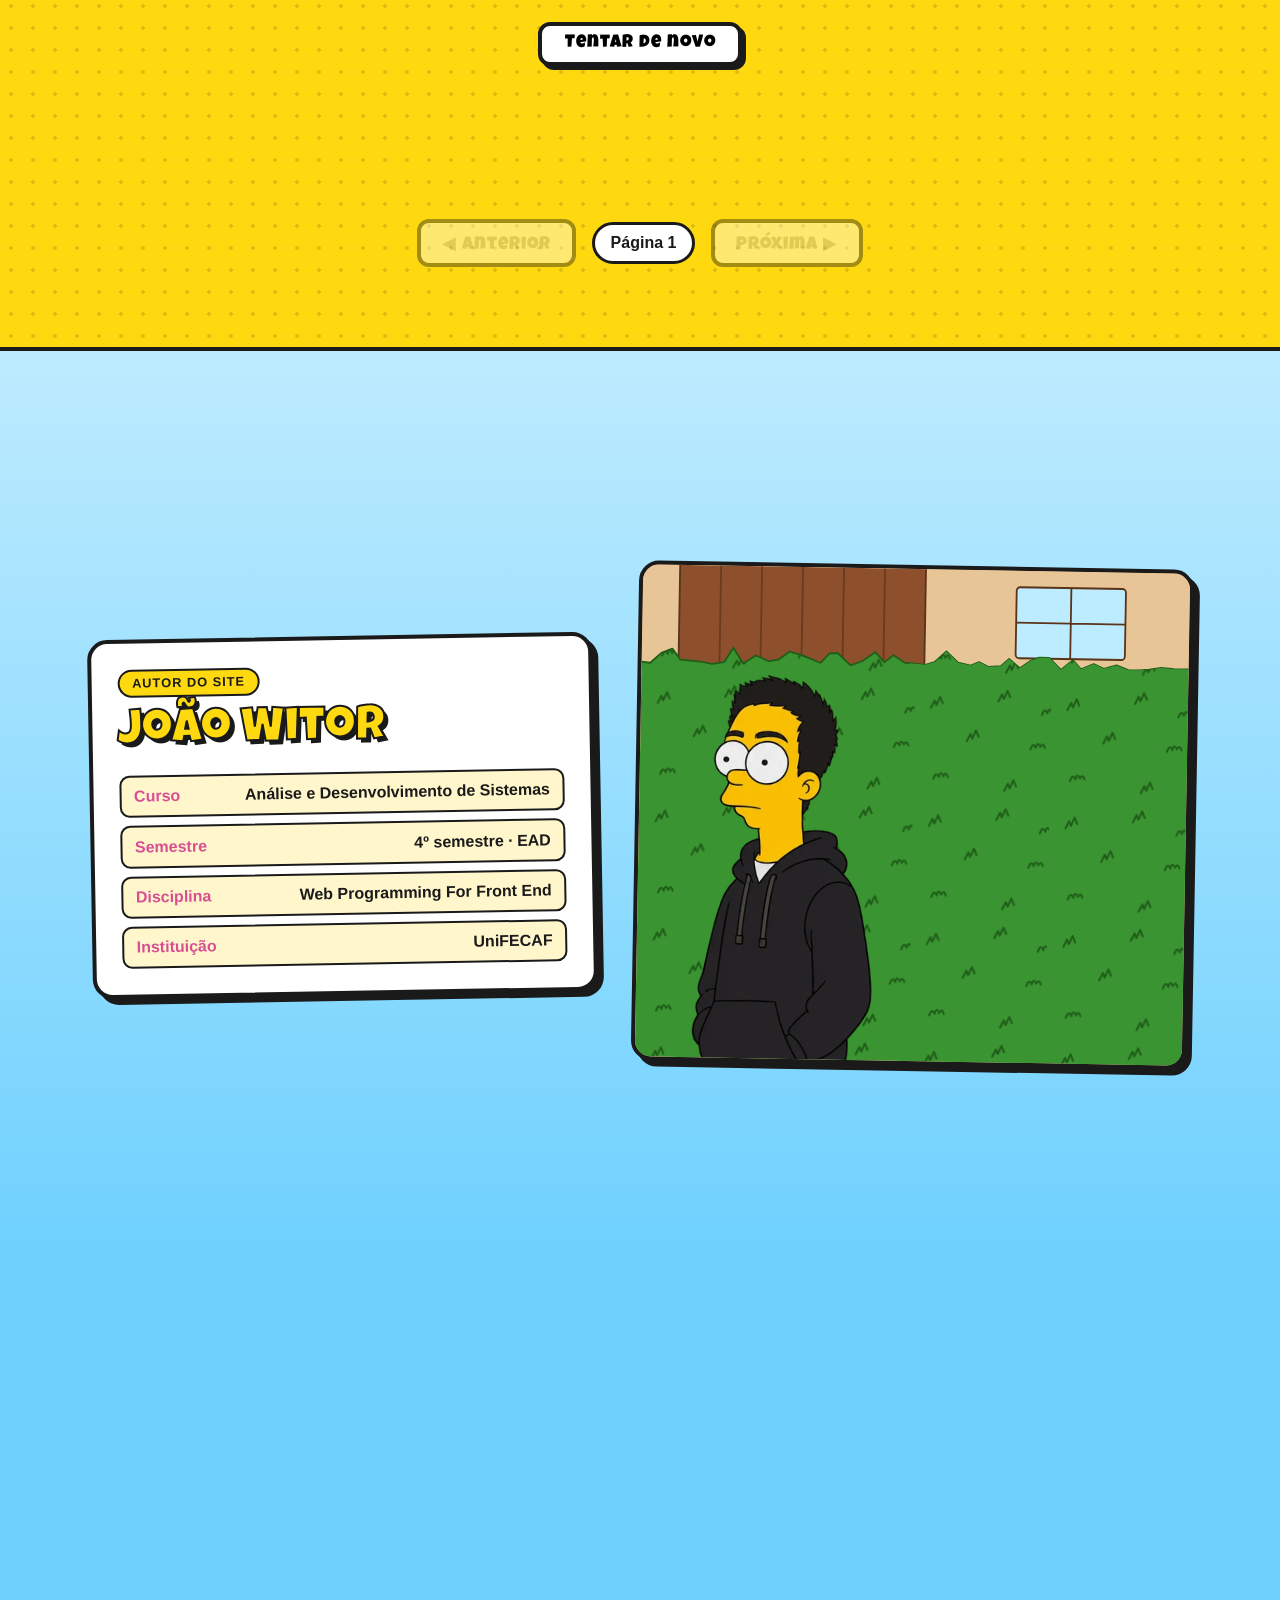
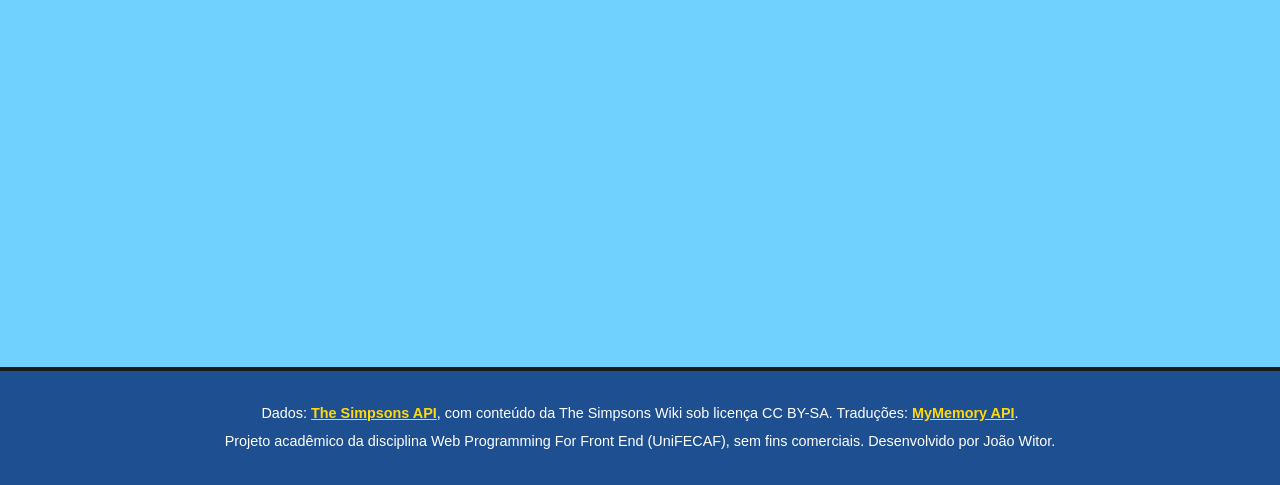
==== commit fb6b2ff2: "Update index.html" ====
--- a/index.html
+++ b/index.html
@@ -89,7 +89,7 @@
       </div>
     </div>
 
-    <!-- Fica vazio aqui: os cards são criados pelo JavaScript -->
+    <!-- Cards são criados pelo JavaScript -->
     <div id="cards" class="cards" aria-live="polite"></div>
 
     <p id="vazio" class="vazio" hidden>Nenhum personagem encontrado nesta página... D'oh!</p>
@@ -122,7 +122,7 @@
           </dl>
         </article>
 
-        <!-- Cena da cerca viva: o JavaScript move o personagem conforme o scroll -->
+        <!-- Cena onde me escondo na folhagem em referência à cena original -->
         <div class="cena" id="cena">
           <svg class="cena-svg" viewBox="0 0 600 540" role="img"
                aria-label="João Witor desenhado no estilo Os Simpsons, se escondendo atrás de uma cerca viva">
